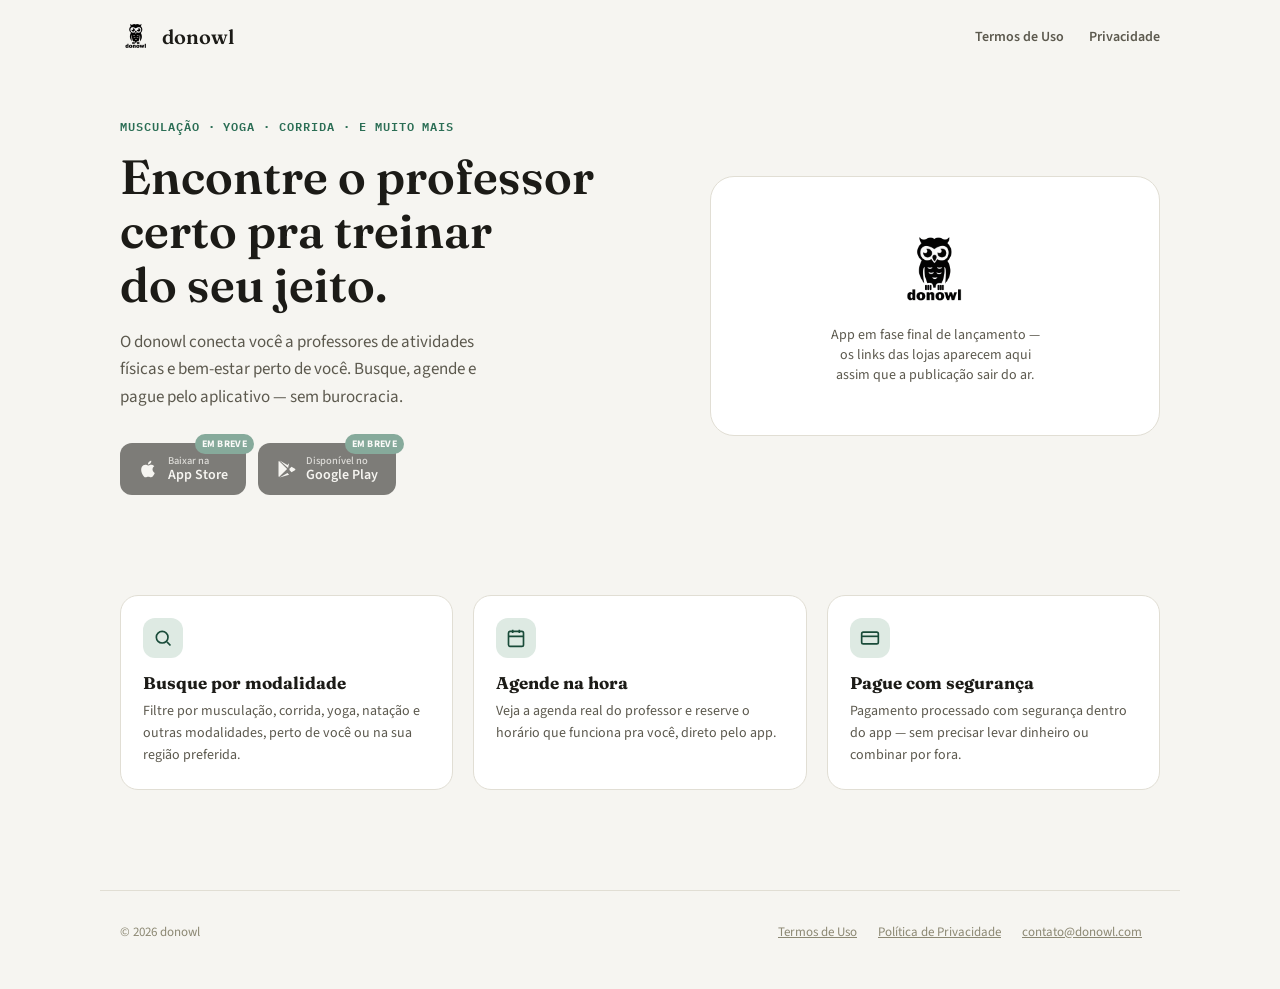
==== index.html @ 75795bed "Publica landing page, termos de uso e política de privacidade do donowl" ====
<!doctype html>
<html lang="pt-BR">
<head>
<meta charset="utf-8">
<meta name="viewport" content="width=device-width,initial-scale=1">
<title>donowl — encontre professores de esporte e bem-estar</title>
<meta name="description" content="O donowl conecta você a professores de musculação, yoga, corrida e outras modalidades perto de você. Agende e pague pelo aplicativo.">
<link rel="icon" href="assets/donowl_logo.png">
<link rel="preconnect" href="https://fonts.googleapis.com">
<link rel="preconnect" href="https://fonts.gstatic.com" crossorigin>
<link href="https://fonts.googleapis.com/css2?family=Fraunces:opsz,wght@9..144,500;9..144,600;9..144,700&family=Source+Sans+3:wght@400;500;600;700&family=IBM+Plex+Mono:wght@500;600&display=swap" rel="stylesheet">
<link rel="stylesheet" href="assets/site.css">
<style>
  .hero {
    max-width: 1080px;
    margin: 0 auto;
    padding: 64px 20px 40px;
    display: grid;
    grid-template-columns: 1.1fr 0.9fr;
    gap: 40px;
    align-items: center;
  }
  @media (max-width: 780px) {
    .hero { grid-template-columns: 1fr; padding-top: 36px; }
  }
  .eyebrow {
    font-family: 'IBM Plex Mono', monospace;
    font-size: 12px;
    letter-spacing: .08em;
    text-transform: uppercase;
    color: var(--accent);
    font-weight: 600;
    margin-bottom: 14px;
  }
  h1 {
    font-family: 'Fraunces', serif;
    font-weight: 600;
    font-size: clamp(32px, 5vw, 48px);
    line-height: 1.12;
    margin: 0 0 18px;
    text-wrap: balance;
  }
  .lead {
    font-size: 17px;
    line-height: 1.6;
    color: var(--ink-muted);
    max-width: 46ch;
    margin: 0 0 32px;
  }
  .store-buttons {
    display: flex;
    gap: 12px;
    flex-wrap: wrap;
  }
  .store-button {
    display: flex;
    align-items: center;
    gap: 10px;
    padding: 11px 18px;
    border-radius: 12px;
    background: var(--ink);
    color: var(--bg);
    text-decoration: none;
    font-weight: 600;
    font-size: 14px;
    position: relative;
    opacity: .55;
    cursor: default;
  }
  .store-button svg { width: 20px; height: 20px; flex-shrink: 0; }
  .store-button .label {
    display: flex;
    flex-direction: column;
    line-height: 1.25;
  }
  .store-button .label small {
    font-size: 10.5px;
    font-weight: 500;
    opacity: .8;
  }
  .soon-badge {
    position: absolute;
    top: -9px;
    right: -8px;
    background: var(--accent);
    color: #fff;
    font-size: 10px;
    font-weight: 700;
    letter-spacing: .03em;
    padding: 3px 7px;
    border-radius: 999px;
    text-transform: uppercase;
  }
  .hero-card {
    background: var(--surface);
    border: 1px solid var(--border);
    border-radius: 24px;
    padding: 28px;
    display: flex;
    flex-direction: column;
    align-items: center;
    justify-content: center;
    text-align: center;
    gap: 14px;
    min-height: 260px;
  }
  .hero-card img { height: 84px; width: 84px; object-fit: contain; }
  .hero-card p { margin: 0; color: var(--ink-muted); font-size: 14px; max-width: 30ch; }

  .features {
    max-width: 1080px;
    margin: 20px auto 0;
    padding: 40px 20px;
    display: grid;
    grid-template-columns: repeat(3, 1fr);
    gap: 20px;
  }
  @media (max-width: 780px) {
    .features { grid-template-columns: 1fr; }
  }
  .feature {
    background: var(--surface);
    border: 1px solid var(--border);
    border-radius: 18px;
    padding: 22px;
  }
  .feature .icon {
    width: 40px;
    height: 40px;
    border-radius: 12px;
    background: var(--accent-soft);
    color: var(--accent-strong);
    display: flex;
    align-items: center;
    justify-content: center;
    margin-bottom: 14px;
  }
  .feature h3 {
    font-family: 'Fraunces', serif;
    font-size: 17px;
    margin: 0 0 8px;
  }
  .feature p {
    font-size: 14px;
    color: var(--ink-muted);
    line-height: 1.55;
    margin: 0;
  }
</style>
</head>
<body>

<header class="site-header">
  <a class="brand" href="/">
    <img src="assets/donowl_logo.png" alt="donowl">
    <span>donowl</span>
  </a>
  <nav class="site-nav">
    <a href="termos-de-uso.html">Termos de Uso</a>
    <a href="politica-de-privacidade.html">Privacidade</a>
  </nav>
</header>

<section class="hero">
  <div>
    <div class="eyebrow">Musculação · Yoga · Corrida · e muito mais</div>
    <h1>Encontre o professor certo pra treinar do seu jeito.</h1>
    <p class="lead">O donowl conecta você a professores de atividades físicas e bem-estar perto de você. Busque, agende e pague pelo aplicativo — sem burocracia.</p>
    <div class="store-buttons">
      <span class="store-button" aria-disabled="true">
        <span class="soon-badge">Em breve</span>
        <svg viewBox="0 0 24 24" fill="currentColor"><path d="M18.71 19.5c-.83 1.24-1.71 2.45-3.05 2.47-1.34.03-1.77-.79-3.29-.79-1.53 0-2 .77-3.27.82-1.31.05-2.3-1.32-3.14-2.53C4.25 17.03 2.94 12.45 4.7 9.39c.87-1.52 2.43-2.48 4.12-2.5 1.28-.02 2.5.87 3.29.87.78 0 2.26-1.07 3.81-.91.65.03 2.47.26 3.64 1.98-.09.06-2.17 1.27-2.15 3.79.03 3.02 2.65 4.02 2.68 4.03-.02.07-.42 1.44-1.38 2.85zM13 3.5c.73-.83 1.94-1.46 2.94-1.5.13 1.17-.34 2.35-1.04 3.19-.69.85-1.83 1.51-2.95 1.42-.15-1.15.41-2.35 1.05-3.11z"/></svg>
        <span class="label"><small>Baixar na</small>App Store</span>
      </span>
      <span class="store-button" aria-disabled="true">
        <span class="soon-badge">Em breve</span>
        <svg viewBox="0 0 24 24" fill="currentColor"><path d="M3.6 2.4c-.34.2-.6.6-.6 1.1v17c0 .5.26.9.6 1.1l9.75-9.6L3.6 2.4zm12.2 9.6l2.8-2.75 4.1 2.35c.7.4.7 1.4 0 1.8l-4.1 2.35-2.8-2.75.85-.5-.85-.5zm-1.3-1.3L4.3 1.7l9.4 5.4 2.0-2zM4.3 22.3l9.4-5.4 2.0 2z"/></svg>
        <span class="label"><small>Disponível no</small>Google Play</span>
      </span>
    </div>
  </div>
  <div class="hero-card">
    <img src="assets/donowl_logo.png" alt="">
    <p>App em fase final de lançamento — os links das lojas aparecem aqui assim que a publicação sair do ar.</p>
  </div>
</section>

<section class="features">
  <div class="feature">
    <div class="icon">
      <svg width="20" height="20" viewBox="0 0 24 24" fill="none" stroke="currentColor" stroke-width="2"><circle cx="11" cy="11" r="7"/><path d="m21 21-4.3-4.3"/></svg>
    </div>
    <h3>Busque por modalidade</h3>
    <p>Filtre por musculação, corrida, yoga, natação e outras modalidades, perto de você ou na sua região preferida.</p>
  </div>
  <div class="feature">
    <div class="icon">
      <svg width="20" height="20" viewBox="0 0 24 24" fill="none" stroke="currentColor" stroke-width="2"><rect x="3" y="4" width="18" height="18" rx="2"/><path d="M16 2v4M8 2v4M3 10h18"/></svg>
    </div>
    <h3>Agende na hora</h3>
    <p>Veja a agenda real do professor e reserve o horário que funciona pra você, direto pelo app.</p>
  </div>
  <div class="feature">
    <div class="icon">
      <svg width="20" height="20" viewBox="0 0 24 24" fill="none" stroke="currentColor" stroke-width="2"><rect x="2" y="5" width="20" height="14" rx="2"/><path d="M2 10h20"/></svg>
    </div>
    <h3>Pague com segurança</h3>
    <p>Pagamento processado com segurança dentro do app — sem precisar levar dinheiro ou combinar por fora.</p>
  </div>
</section>

<footer class="site-footer">
  <span>© 2026 donowl</span>
  <nav>
    <a href="termos-de-uso.html">Termos de Uso</a>
    <a href="politica-de-privacidade.html">Política de Privacidade</a>
    <a href="mailto:contato@donowl.com">contato@donowl.com</a>
  </nav>
</footer>

</body>
</html>
---- assets/site.css ----
:root {
  --bg: #F6F5F1;
  --surface: #FFFFFF;
  --border: #E1DED4;
  --ink: #1C1B17;
  --ink-muted: #5C594E;
  --ink-faint: #8C8873;
  --accent: #2B6E55;
  --accent-strong: #194B39;
  --accent-soft: #DEEAE3;
  color-scheme: light;
}
@media (prefers-color-scheme: dark) {
  :root:not([data-theme="light"]) {
    --bg: #15140F;
    --surface: #1C1B16;
    --border: #312F26;
    --ink: #EDEAE0;
    --ink-muted: #B2AD9B;
    --ink-faint: #79765E;
    --accent: #5FBE99;
    --accent-strong: #8AD3B5;
    --accent-soft: #22322A;
    color-scheme: dark;
  }
}

* { box-sizing: border-box; }

body {
  margin: 0;
  background: var(--bg);
  color: var(--ink);
  font-family: 'Source Sans 3', system-ui, sans-serif;
}

a { color: var(--accent-strong); }

header.site-header {
  display: flex;
  align-items: center;
  justify-content: space-between;
  max-width: 1080px;
  margin: 0 auto;
  padding: 20px 20px 0;
}

.brand {
  display: flex;
  align-items: center;
  gap: 10px;
  text-decoration: none;
  color: var(--ink);
}
.brand img { height: 32px; width: 32px; object-fit: contain; }
.brand span {
  font-family: 'Fraunces', serif;
  font-weight: 600;
  font-size: 20px;
}

nav.site-nav a {
  color: var(--ink-muted);
  text-decoration: none;
  font-size: 14px;
  font-weight: 600;
  margin-left: 22px;
}
nav.site-nav a:hover { color: var(--accent-strong); }

footer.site-footer {
  max-width: 1080px;
  margin: 0 auto;
  padding: 32px 20px 48px;
  border-top: 1px solid var(--border);
  margin-top: 60px;
  display: flex;
  flex-wrap: wrap;
  gap: 16px;
  align-items: center;
  justify-content: space-between;
  font-size: 13px;
  color: var(--ink-faint);
}
footer.site-footer a { color: var(--ink-faint); }
footer.site-footer nav a { margin-right: 18px; }
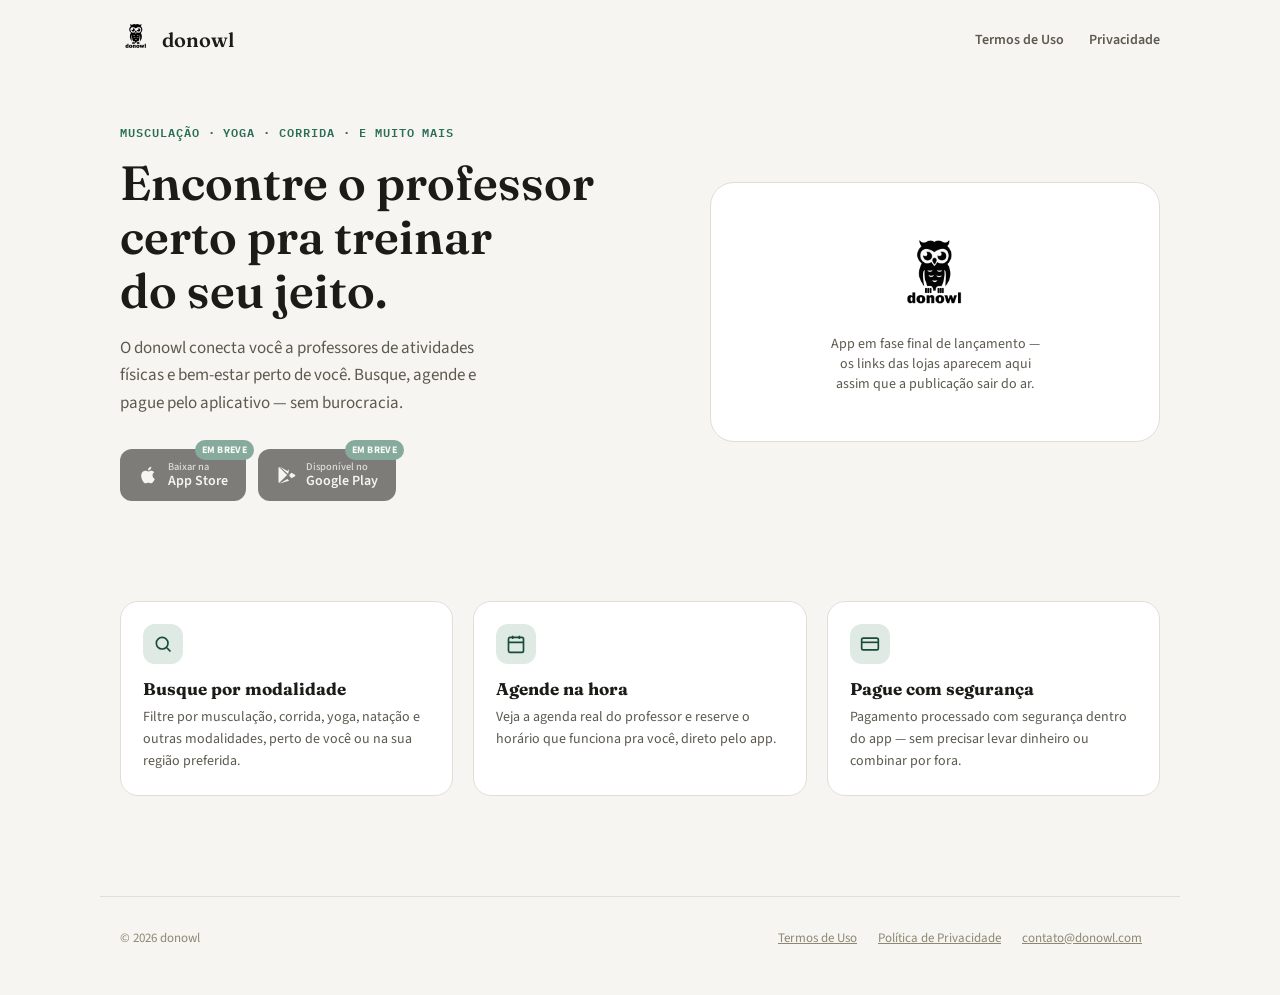
==== commit 1275e9d1: "Corrige logo do site pra trocar automaticamente no tema escuro" ====
--- a/index.html
+++ b/index.html
@@ -152,7 +152,10 @@
 
 <header class="site-header">
   <a class="brand" href="/">
-    <img src="assets/donowl_logo.png" alt="donowl">
+    <picture>
+      <source srcset="assets/donowl_logo_light.png" media="(prefers-color-scheme: dark)">
+      <img src="assets/donowl_logo.png" alt="donowl">
+    </picture>
     <span>donowl</span>
   </a>
   <nav class="site-nav">
@@ -180,7 +183,10 @@
     </div>
   </div>
   <div class="hero-card">
-    <img src="assets/donowl_logo.png" alt="">
+    <picture>
+      <source srcset="assets/donowl_logo_light.png" media="(prefers-color-scheme: dark)">
+      <img src="assets/donowl_logo.png" alt="">
+    </picture>
     <p>App em fase final de lançamento — os links das lojas aparecem aqui assim que a publicação sair do ar.</p>
   </div>
 </section>
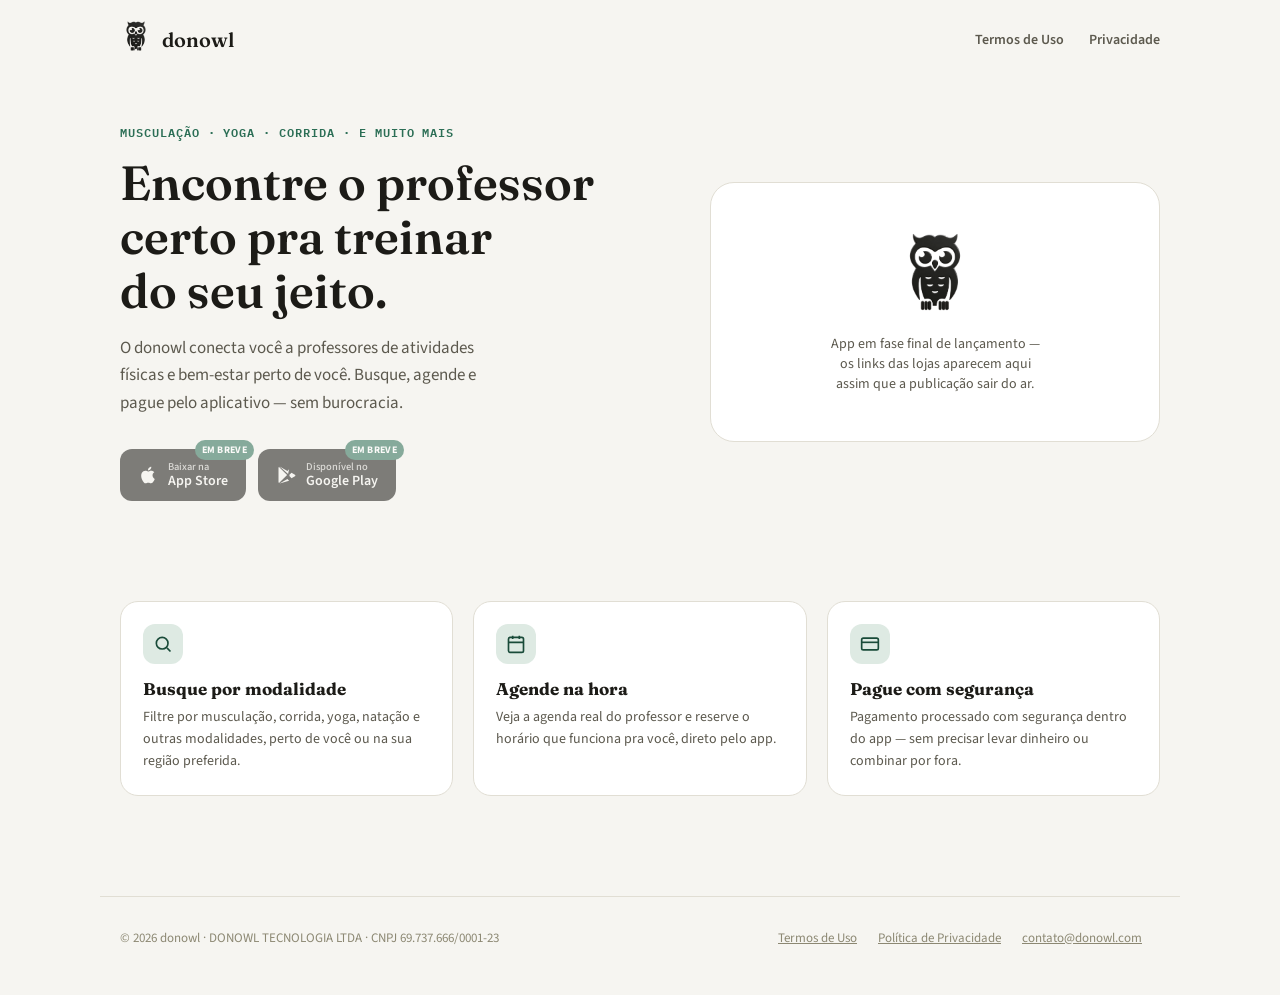
==== commit cecf6092: "Razao social, CNPJ, sede, foro e encarregado de dados (DPO) nos textos legais e no rodape Co-Authore" ====
--- a/index.html
+++ b/index.html
@@ -216,7 +216,7 @@
 </section>
 
 <footer class="site-footer">
-  <span>© 2026 donowl</span>
+  <span>© 2026 donowl · DONOWL TECNOLOGIA LTDA · CNPJ 69.737.666/0001-23</span>
   <nav>
     <a href="termos-de-uso.html">Termos de Uso</a>
     <a href="politica-de-privacidade.html">Política de Privacidade</a>
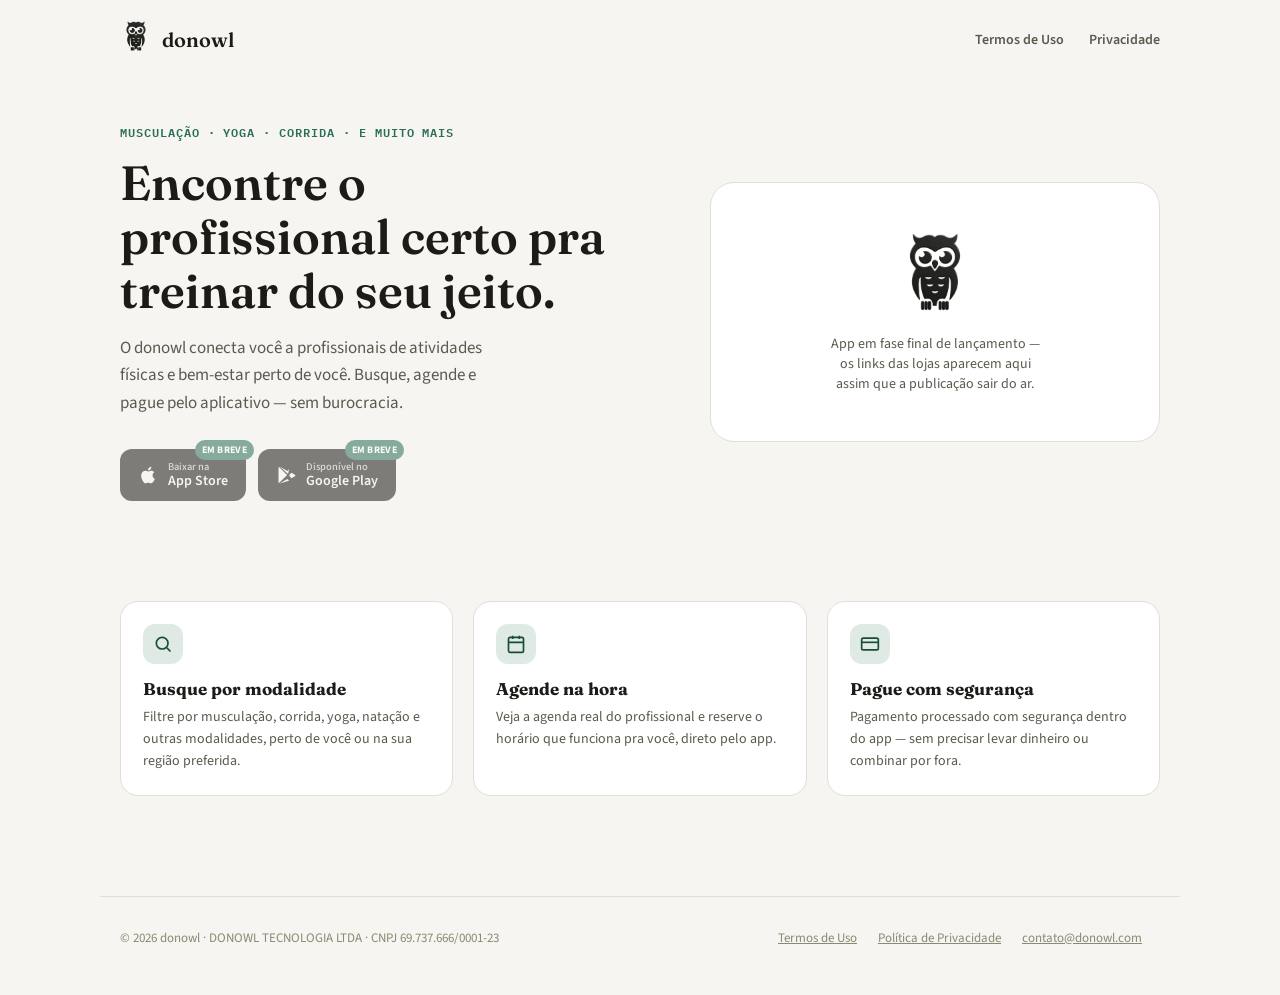
==== commit 55531b2b: "Pagina inicial: profissional no lugar de professor Co-Authored-By: Claude Sonnet 5.5 <noreply@anthro" ====
--- a/index.html
+++ b/index.html
@@ -3,8 +3,8 @@
 <head>
 <meta charset="utf-8">
 <meta name="viewport" content="width=device-width,initial-scale=1">
-<title>donowl — encontre professores de esporte e bem-estar</title>
-<meta name="description" content="O donowl conecta você a professores de musculação, yoga, corrida e outras modalidades perto de você. Agende e pague pelo aplicativo.">
+<title>donowl — encontre profissionais de esporte e bem-estar</title>
+<meta name="description" content="O donowl conecta você a profissionais de musculação, yoga, corrida e outras modalidades perto de você. Agende e pague pelo aplicativo.">
 <link rel="icon" href="assets/donowl_logo.png">
 <link rel="preconnect" href="https://fonts.googleapis.com">
 <link rel="preconnect" href="https://fonts.gstatic.com" crossorigin>
@@ -167,8 +167,8 @@
 <section class="hero">
   <div>
     <div class="eyebrow">Musculação · Yoga · Corrida · e muito mais</div>
-    <h1>Encontre o professor certo pra treinar do seu jeito.</h1>
-    <p class="lead">O donowl conecta você a professores de atividades físicas e bem-estar perto de você. Busque, agende e pague pelo aplicativo — sem burocracia.</p>
+    <h1>Encontre o profissional certo pra treinar do seu jeito.</h1>
+    <p class="lead">O donowl conecta você a profissionais de atividades físicas e bem-estar perto de você. Busque, agende e pague pelo aplicativo — sem burocracia.</p>
     <div class="store-buttons">
       <span class="store-button" aria-disabled="true">
         <span class="soon-badge">Em breve</span>
@@ -204,7 +204,7 @@
       <svg width="20" height="20" viewBox="0 0 24 24" fill="none" stroke="currentColor" stroke-width="2"><rect x="3" y="4" width="18" height="18" rx="2"/><path d="M16 2v4M8 2v4M3 10h18"/></svg>
     </div>
     <h3>Agende na hora</h3>
-    <p>Veja a agenda real do professor e reserve o horário que funciona pra você, direto pelo app.</p>
+    <p>Veja a agenda real do profissional e reserve o horário que funciona pra você, direto pelo app.</p>
   </div>
   <div class="feature">
     <div class="icon">
